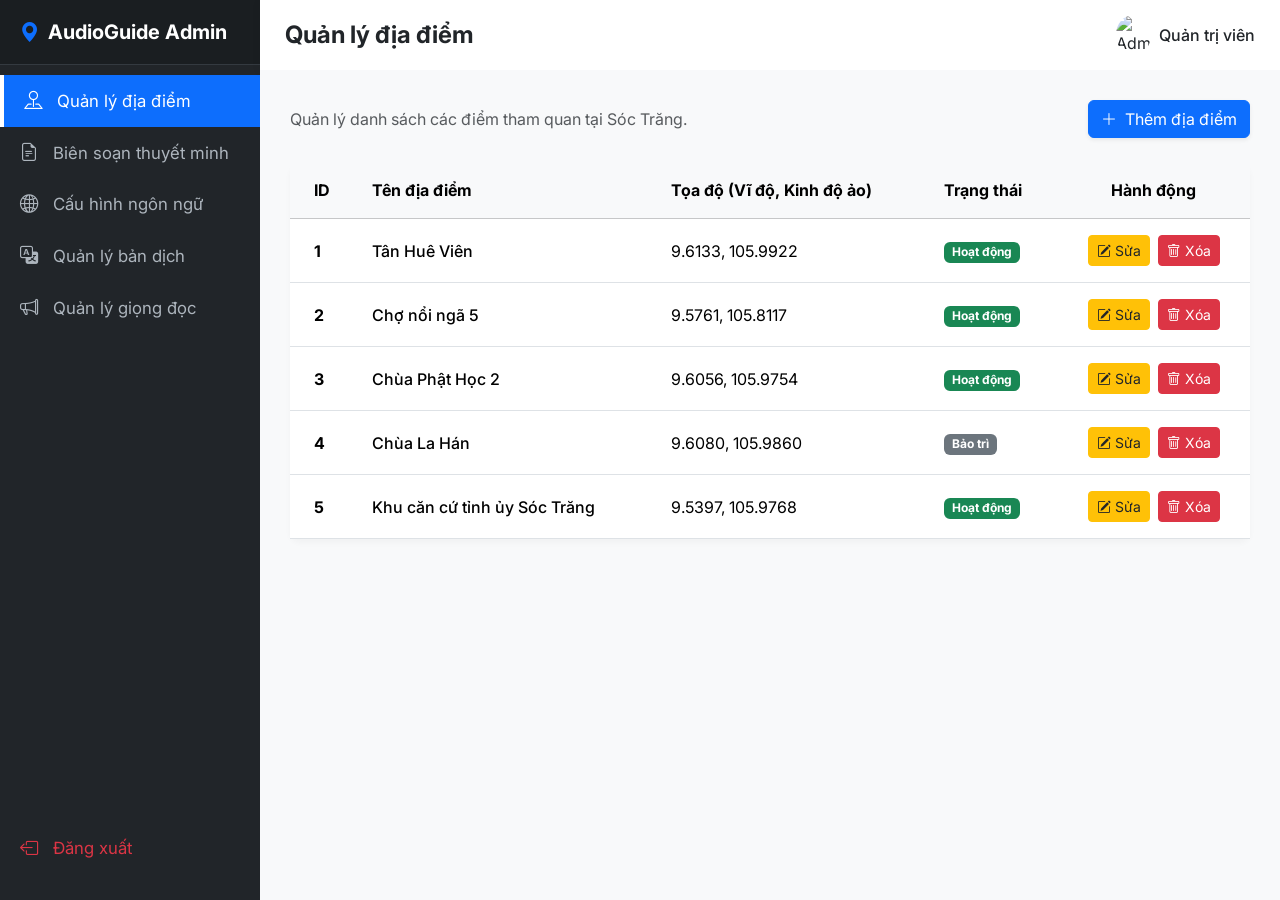
==== Admin/admin_dashboard.html @ a709feb1 "Add files via upload" ====
<!DOCTYPE html>
<html lang="vi">
<head>
    <meta charset="UTF-8">
    <meta name="viewport" content="width=device-width, initial-scale=1.0">
    <title>Hệ thống Hướng dẫn Du lịch - Admin</title>
    <!-- Bootstrap 5 CSS -->
    <link href="https://cdn.jsdelivr.net/npm/bootstrap@5.3.2/dist/css/bootstrap.min.css" rel="stylesheet">
    <!-- Bootstrap Icons -->
    <link href="https://cdn.jsdelivr.net/npm/bootstrap-icons@1.11.1/font/bootstrap-icons.css" rel="stylesheet">
    <!-- Google Fonts -->
    <link href="https://fonts.googleapis.com/css2?family=Inter:wght@300;400;500;600;700&display=swap" rel="stylesheet">
    
    <style>
        body {
            font-family: 'Inter', sans-serif;
            background-color: #f8f9fa;
            overflow-x: hidden;
        }
        
        /* Layout Configuration */
        .wrapper {
            display: flex;
            width: 100%;
            height: 100vh;
        }

        /* Sidebar Styling */
        #sidebar {
            min-width: 260px;
            max-width: 260px;
            background-color: #212529; /* Dark Sidebar */
            color: #fff;
            transition: all 0.3s;
            display: flex;
            flex-direction: column;
        }

        #sidebar .sidebar-header {
            padding: 20px;
            background: #1a1e21;
            border-bottom: 1px solid #343a40;
        }

        #sidebar ul.components {
            padding: 10px 0;
            flex-grow: 1;
        }

        #sidebar ul li a {
            padding: 12px 20px;
            font-size: 1.05em;
            display: block;
            color: #adb5bd;
            text-decoration: none;
            transition: 0.2s;
        }

        #sidebar ul li a:hover {
            color: #fff;
            background: rgba(255,255,255,0.05);
        }

        #sidebar ul li a.active {
            color: #fff;
            background: #0d6efd; /* Primary Color */
            border-left: 4px solid #fff;
        }
        
        #sidebar ul li a i {
            margin-right: 10px;
            font-size: 1.1em;
        }

        /* Main Content Styling */
        #content {
            width: 100%;
            padding: 0;
            min-height: 100vh;
            transition: all 0.3s;
            display: flex;
            flex-direction: column;
            background-color: #ffffff; /* Clean white background */
        }
        
        .top-navbar {
            background: #fff;
            padding: 15px 25px;
            box-shadow: 0 2px 10px rgba(0,0,0,0.05);
            display: flex;
            justify-content: space-between;
            align-items: center;
        }

        .main-container {
            padding: 30px;
            flex-grow: 1;
            overflow-y: auto;
            background-color: #f8f9fa; /* Slightly off-white for depth */
        }
        
        /* Table Styling */
        .card {
            border: none;
            border-radius: 10px;
            box-shadow: 0 4px 6px rgba(0,0,0,0.03);
        }
        
        .table > :not(caption) > * > * {
            padding: 1rem 1rem;
            vertical-align: middle;
        }

        /* Responsive */
        @media (max-width: 768px) {
            #sidebar {
                margin-left: -260px;
                position: fixed;
                height: 100vh;
                z-index: 999;
            }
            #sidebar.active {
                margin-left: 0;
            }
        }
    </style>
</head>
<body>

    <div class="wrapper">
        <!-- Sidebar Navigation -->
        <nav id="sidebar">
            <div class="sidebar-header">
                <h5 class="mb-0 fw-bold d-flex align-items-center">
                    <i class="bi bi-geo-alt-fill text-primary me-2"></i> AudioGuide Admin
                </h5>
            </div>

            <ul class="list-unstyled components flex-column h-100 d-flex">
                <li>
                    <a href="#" class="sidebar-link active" data-target="pois" data-title="Quản lý địa điểm">
                        <i class="bi bi-pin-map"></i> Quản lý địa điểm
                    </a>
                </li>
                <li>
                    <a href="#" class="sidebar-link" data-target="placeholder" data-title="Biên soạn thuyết minh">
                        <i class="bi bi-file-earmark-text"></i> Biên soạn thuyết minh
                    </a>
                </li>
                <li>
                    <a href="#" class="sidebar-link" data-target="placeholder" data-title="Cấu hình ngôn ngữ">
                        <i class="bi bi-globe2"></i> Cấu hình ngôn ngữ
                    </a>
                </li>
                <li>
                    <a href="#" class="sidebar-link" data-target="placeholder" data-title="Quản lý bản dịch">
                        <i class="bi bi-translate"></i> Quản lý bản dịch
                    </a>
                </li>
                <li>
                    <a href="#" class="sidebar-link" data-target="placeholder" data-title="Quản lý giọng đọc">
                        <i class="bi bi-megaphone"></i> Quản lý giọng đọc
                    </a>
                </li>
                <li class="mt-auto">
                    <a href="#" class="text-danger" onclick="confirmLogout()">
                        <i class="bi bi-box-arrow-left"></i> Đăng xuất
                    </a>
                </li>
            </ul>
        </nav>

        <!-- Main Content -->
        <div id="content">
            <!-- Top Navbar for Mobile Toggle & User Info -->
            <div class="top-navbar">
                <button type="button" id="sidebarCollapse" class="btn btn-outline-primary d-md-none">
                    <i class="bi bi-list"></i>
                </button>
                <h4 class="mb-0 fw-bold" id="page-title">Quản lý địa điểm</h4>
                <div class="user-profile d-flex align-items-center">
                    <img src="https://ui-avatars.com/api/?name=Admin&background=0d6efd&color=fff" alt="Admin" class="rounded-circle" width="35">
                    <span class="ms-2 fw-medium d-none d-sm-inline">Quản trị viên</span>
                </div>
            </div>

            <!-- Main Dynamic Content Container -->
            <div class="main-container">
                
                <!-- SECTION: Quản lý địa điểm (POIs) -->
                <div id="pois-section" class="content-section">
                    <div class="d-flex justify-content-between align-items-center mb-4">
                        <p class="text-muted mb-0">Quản lý danh sách các điểm tham quan tại Sóc Trăng.</p>
                        <button class="btn btn-primary shadow-sm" data-bs-toggle="modal" data-bs-target="#poiModal" onclick="prepareAddModal()">
                            <i class="bi bi-plus-lg me-1"></i> Thêm địa điểm
                        </button>
                    </div>

                    <div class="card">
                        <div class="card-body p-0">
                            <div class="table-responsive">
                                <table class="table table-hover mb-0">
                                    <thead class="table-light">
                                        <tr>
                                            <th scope="col" class="ps-4">ID</th>
                                            <th scope="col">Tên địa điểm</th>
                                            <th scope="col">Tọa độ (Vĩ độ, Kinh độ ảo)</th>
                                            <th scope="col">Trạng thái</th>
                                            <th scope="col" class="text-center">Hành động</th>
                                        </tr>
                                    </thead>
                                    <tbody>
                                        <tr>
                                            <th scope="row" class="ps-4">1</th>
                                            <td class="fw-medium">Tân Huê Viên</td>
                                            <td>9.6133, 105.9922</td>
                                            <td><span class="badge bg-success">Hoạt động</span></td>
                                            <td class="text-center">
                                                <button class="btn btn-sm btn-warning text-dark me-1" onclick="openEditModal(1, 'Tân Huê Viên', 9.6133, 105.9922, 'Hoạt động')" title="Sửa">
                                                    <i class="bi bi-pencil-square"></i> Sửa
                                                </button>
                                                <button class="btn btn-sm btn-danger" onclick="confirmDelete('Tân Huê Viên')" title="Xóa">
                                                    <i class="bi bi-trash"></i> Xóa
                                                </button>
                                            </td>
                                        </tr>
                                        <tr>
                                            <th scope="row" class="ps-4">2</th>
                                            <td class="fw-medium">Chợ nổi ngã 5</td>
                                            <td>9.5761, 105.8117</td>
                                            <td><span class="badge bg-success">Hoạt động</span></td>
                                            <td class="text-center">
                                                <button class="btn btn-sm btn-warning text-dark me-1" onclick="openEditModal(2, 'Chợ nổi ngã 5', 9.5761, 105.8117, 'Hoạt động')" title="Sửa">
                                                    <i class="bi bi-pencil-square"></i> Sửa
                                                </button>
                                                <button class="btn btn-sm btn-danger" onclick="confirmDelete('Chợ nổi ngã 5')" title="Xóa">
                                                    <i class="bi bi-trash"></i> Xóa
                                                </button>
                                            </td>
                                        </tr>
                                        <tr>
                                            <th scope="row" class="ps-4">3</th>
                                            <td class="fw-medium">Chùa Phật Học 2</td>
                                            <td>9.6056, 105.9754</td>
                                            <td><span class="badge bg-success">Hoạt động</span></td>
                                            <td class="text-center">
                                                <button class="btn btn-sm btn-warning text-dark me-1" onclick="openEditModal(3, 'Chùa Phật Học 2', 9.6056, 105.9754, 'Hoạt động')" title="Sửa">
                                                    <i class="bi bi-pencil-square"></i> Sửa
                                                </button>
                                                <button class="btn btn-sm btn-danger" onclick="confirmDelete('Chùa Phật Học 2')" title="Xóa">
                                                    <i class="bi bi-trash"></i> Xóa
                                                </button>
                                            </td>
                                        </tr>
                                        <tr>
                                            <th scope="row" class="ps-4">4</th>
                                            <td class="fw-medium">Chùa La Hán</td>
                                            <td>9.6080, 105.9860</td>
                                            <td><span class="badge bg-secondary">Bảo trì</span></td>
                                            <td class="text-center">
                                                <button class="btn btn-sm btn-warning text-dark me-1" onclick="openEditModal(4, 'Chùa La Hán', 9.6080, 105.9860, 'Bảo trì')" title="Sửa">
                                                    <i class="bi bi-pencil-square"></i> Sửa
                                                </button>
                                                <button class="btn btn-sm btn-danger" onclick="confirmDelete('Chùa La Hán')" title="Xóa">
                                                    <i class="bi bi-trash"></i> Xóa
                                                </button>
                                            </td>
                                        </tr>
                                        <tr>
                                            <th scope="row" class="ps-4">5</th>
                                            <td class="fw-medium">Khu căn cứ tỉnh ủy Sóc Trăng</td>
                                            <td>9.5397, 105.9768</td>
                                            <td><span class="badge bg-success">Hoạt động</span></td>
                                            <td class="text-center">
                                                <button class="btn btn-sm btn-warning text-dark me-1" onclick="openEditModal(5, 'Khu căn cứ tỉnh ủy Sóc Trăng', 9.5397, 105.9768, 'Hoạt động')" title="Sửa">
                                                    <i class="bi bi-pencil-square"></i> Sửa
                                                </button>
                                                <button class="btn btn-sm btn-danger" onclick="confirmDelete('Khu căn cứ tỉnh ủy Sóc Trăng')" title="Xóa">
                                                    <i class="bi bi-trash"></i> Xóa
                                                </button>
                                            </td>
                                        </tr>
                                    </tbody>
                                </table>
                            </div>
                        </div>
                    </div>
                </div>

                <!-- SECTION: Placeholder (For other menus) -->
                <div id="placeholder-section" class="content-section d-none h-100 d-flex flex-column align-items-center justify-content-center text-muted" style="min-height: 60vh;">
                    <i class="bi bi-tools" style="font-size: 4rem; opacity: 0.3;"></i>
                    <h4 class="mt-3 fw-light">Nội dung đang cập nhật...</h4>
                    <p>Chức năng này đang trong quá trình phát triển.</p>
                </div>

            </div>
        </div>
    </div>

    <!-- Bootstrap Modal for Add/Edit POI -->
    <div class="modal fade" id="poiModal" tabindex="-1" aria-labelledby="poiModalLabel" aria-hidden="true">
        <div class="modal-dialog modal-dialog-centered">
            <div class="modal-content border-0 shadow">
                <div class="modal-header bg-light">
                    <h5 class="modal-title fw-bold" id="poiModalLabel">Thêm địa điểm mới</h5>
                    <button type="button" class="btn-close" data-bs-dismiss="modal" aria-label="Close"></button>
                </div>
                <div class="modal-body">
                    <form id="poiForm">
                        <input type="hidden" id="poiId">
                        <div class="mb-3">
                            <label for="poiName" class="form-label fw-medium">Tên địa điểm <span class="text-danger">*</span></label>
                            <input type="text" class="form-control" id="poiName" placeholder="VD: Chùa Dơi..." required>
                        </div>
                        <div class="row">
                            <div class="col-md-6 mb-3">
                                <label for="poiLat" class="form-label fw-medium">Vĩ độ (Latitude)</label>
                                <input type="number" step="any" class="form-control" id="poiLat" placeholder="VD: 9.5960">
                            </div>
                            <div class="col-md-6 mb-3">
                                <label for="poiLng" class="form-label fw-medium">Kinh độ (Longitude)</label>
                                <input type="number" step="any" class="form-control" id="poiLng" placeholder="VD: 105.9754">
                            </div>
                        </div>
                        <div class="mb-3">
                            <label for="poiStatus" class="form-label fw-medium">Trạng thái</label>
                            <select class="form-select" id="poiStatus">
                                <option value="Hoạt động">Hoạt động</option>
                                <option value="Bảo trì">Đang bảo trì</option>
                            </select>
                        </div>
                    </form>
                </div>
                <div class="modal-footer">
                    <button type="button" class="btn btn-secondary" data-bs-dismiss="modal">Hủy bỏ</button>
                    <button type="button" class="btn btn-primary" onclick="savePOI()">Lưu thông tin</button>
                </div>
            </div>
        </div>
    </div>

    <!-- Bootstrap 5 JS Bundle (with Popper) -->
    <script src="https://cdn.jsdelivr.net/npm/bootstrap@5.3.2/dist/js/bootstrap.bundle.min.js"></script>
    
    <!-- Custom Interactions -->
    <script>
        // Sidebar Toggle for Mobile
        document.getElementById('sidebarCollapse').addEventListener('click', function () {
            document.getElementById('sidebar').classList.toggle('active');
        });

        // Navigation Logic
        const navLinks = document.querySelectorAll('.sidebar-link');
        const pageTitle = document.getElementById('page-title');
        const poisSection = document.getElementById('pois-section');
        const placeholderSection = document.getElementById('placeholder-section');

        navLinks.forEach(link => {
            link.addEventListener('click', function(e) {
                e.preventDefault();
                
                // Remove active class from all links
                navLinks.forEach(l => l.classList.remove('active'));
                
                // Add active class to clicked link
                this.classList.add('active');
                
                // Update Page Title
                const title = this.getAttribute('data-title');
                pageTitle.innerText = title;

                // Handle Content Switching
                const target = this.getAttribute('data-target');
                if(target === 'pois') {
                    poisSection.classList.remove('d-none');
                    placeholderSection.classList.add('d-none');
                } else {
                    poisSection.classList.add('d-none');
                    placeholderSection.classList.remove('d-none');
                }

                // Close sidebar on mobile after clicking
                if(window.innerWidth <= 768) {
                    document.getElementById('sidebar').classList.remove('active');
                }
            });
        });

        // Modal Logic
        const poiModal = new bootstrap.Modal(document.getElementById('poiModal'));

        function prepareAddModal() {
            document.getElementById('poiModalLabel').innerText = "Thêm địa điểm mới";
            document.getElementById('poiForm').reset();
            document.getElementById('poiId').value = "";
        }

        function openEditModal(id, name, lat, lng, status) {
            document.getElementById('poiModalLabel').innerText = "Cập nhật địa điểm";
            document.getElementById('poiId').value = id;
            document.getElementById('poiName').value = name;
            document.getElementById('poiLat').value = lat;
            document.getElementById('poiLng').value = lng;
            document.getElementById('poiStatus').value = status;
            poiModal.show();
        }

        function savePOI() {
            const form = document.getElementById('poiForm');
            if(!form.checkValidity()) {
                form.reportValidity();
                return;
            }
            
            // Theo yêu cầu của thành viên:
            alert("Giả lập: Đã lưu thành công!");
            poiModal.hide();
        }

        function confirmDelete(name) {
            if(confirm(`Bạn có chắc chắn muốn xóa địa điểm "${name}" không?`)) {
                // Theo yêu cầu của thành viên:
                alert("Giả lập: Đã xóa!");
            }
        }

        function confirmLogout() {
            if(confirm("Bạn có muốn đăng xuất khỏi hệ thống?")) {
                alert("Đã đăng xuất! Chuyển hướng...");
            }
        }
    </script>
</body>
</html>
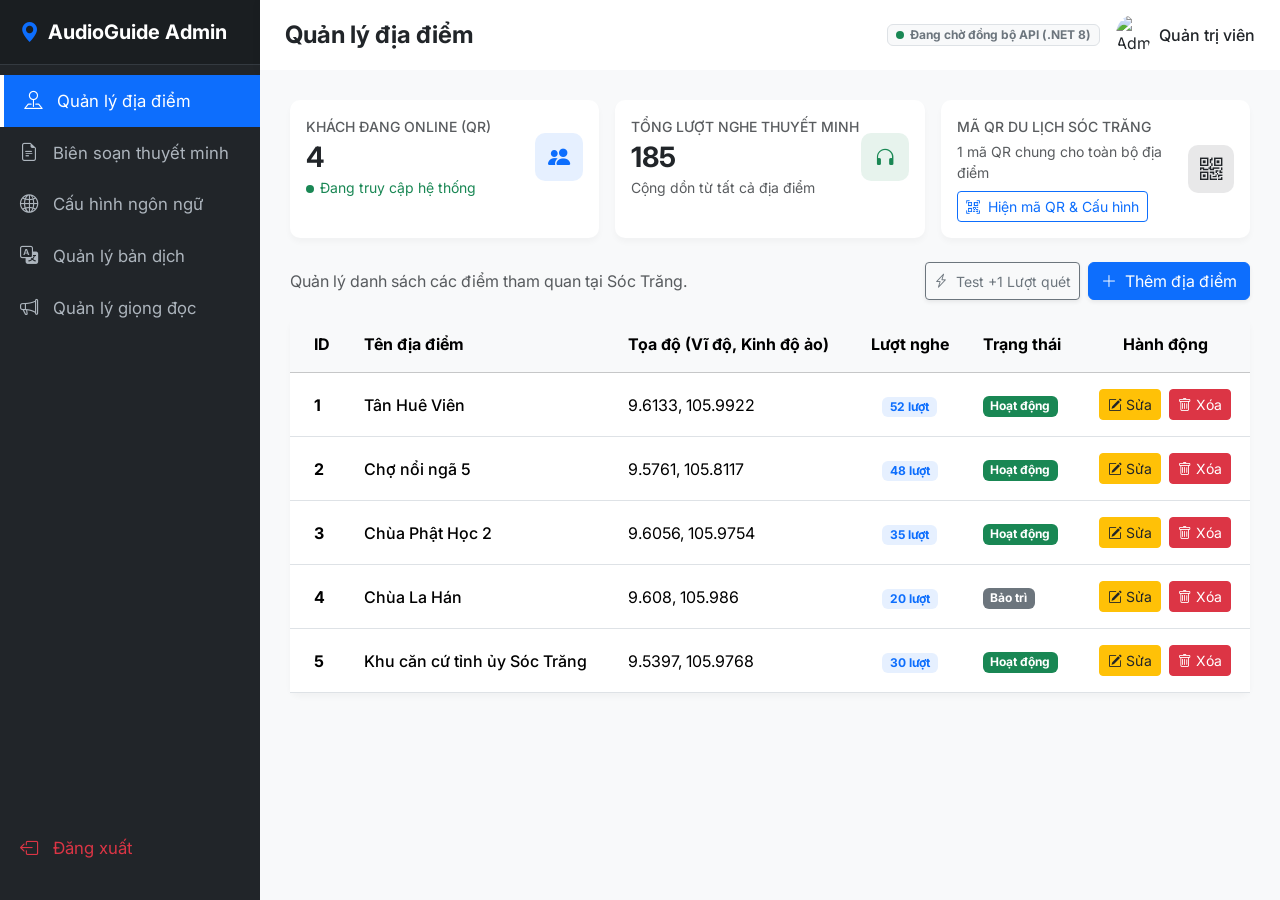
==== commit 51b12243: "Update admin_dashboard.html" ====
--- a/Admin/admin_dashboard.html
+++ b/Admin/admin_dashboard.html
@@ -80,7 +80,7 @@
             transition: all 0.3s;
             display: flex;
             flex-direction: column;
-            background-color: #ffffff; /* Clean white background */
+            background-color: #ffffff;
         }
         
         .top-navbar {
@@ -96,19 +96,45 @@
             padding: 30px;
             flex-grow: 1;
             overflow-y: auto;
-            background-color: #f8f9fa; /* Slightly off-white for depth */
+            background-color: #f8f9fa;
         }
         
-        /* Table Styling */
+        /* Card & Table Styling */
         .card {
             border: none;
             border-radius: 10px;
             box-shadow: 0 4px 6px rgba(0,0,0,0.03);
         }
+
+        .stat-icon {
+            width: 48px;
+            height: 48px;
+            border-radius: 10px;
+            display: flex;
+            align-items: center;
+            justify-content: center;
+            font-size: 1.4rem;
+        }
         
         .table > :not(caption) > * > * {
             padding: 1rem 1rem;
             vertical-align: middle;
+        }
+
+        .live-dot {
+            display: inline-block;
+            width: 8px;
+            height: 8px;
+            background-color: #198754;
+            border-radius: 50%;
+            margin-right: 6px;
+            animation: pulse 1.5s infinite;
+        }
+
+        @keyframes pulse {
+            0% { transform: scale(0.95); box-shadow: 0 0 0 0 rgba(25, 135, 84, 0.7); }
+            70% { transform: scale(1); box-shadow: 0 0 0 6px rgba(25, 135, 84, 0); }
+            100% { transform: scale(0.95); box-shadow: 0 0 0 0 rgba(25, 135, 84, 0); }
         }
 
         /* Responsive */
@@ -172,13 +198,18 @@
 
         <!-- Main Content -->
         <div id="content">
-            <!-- Top Navbar for Mobile Toggle & User Info -->
+            <!-- Top Navbar -->
             <div class="top-navbar">
-                <button type="button" id="sidebarCollapse" class="btn btn-outline-primary d-md-none">
-                    <i class="bi bi-list"></i>
-                </button>
-                <h4 class="mb-0 fw-bold" id="page-title">Quản lý địa điểm</h4>
+                <div class="d-flex align-items-center">
+                    <button type="button" id="sidebarCollapse" class="btn btn-outline-primary d-md-none me-3">
+                        <i class="bi bi-list"></i>
+                    </button>
+                    <h4 class="mb-0 fw-bold" id="page-title">Quản lý địa điểm</h4>
+                </div>
                 <div class="user-profile d-flex align-items-center">
+                    <span class="badge bg-light text-secondary border me-3 d-none d-md-inline" id="api-status-badge">
+                        <span class="live-dot"></span>Đang chờ đồng bộ API (.NET 8)
+                    </span>
                     <img src="https://ui-avatars.com/api/?name=Admin&background=0d6efd&color=fff" alt="Admin" class="rounded-circle" width="35">
                     <span class="ms-2 fw-medium d-none d-sm-inline">Quản trị viên</span>
                 </div>
@@ -189,13 +220,71 @@
                 
                 <!-- SECTION: Quản lý địa điểm (POIs) -->
                 <div id="pois-section" class="content-section">
-                    <div class="d-flex justify-content-between align-items-center mb-4">
+                    
+                    <!-- Hàng Thống Kê Real-time & Mã QR Chung -->
+                    <div class="row g-3 mb-4">
+                        <div class="col-md-4">
+                            <div class="card h-100 p-3">
+                                <div class="d-flex align-items-center justify-content-between">
+                                    <div>
+                                        <p class="text-muted small fw-medium mb-1">KHÁCH ĐANG ONLINE (QR)</p>
+                                        <h3 class="fw-bold mb-0 text-dark" id="active-users-count">4</h3>
+                                        <small class="text-success"><span class="live-dot"></span>Đang truy cập hệ thống</small>
+                                    </div>
+                                    <div class="stat-icon bg-primary bg-opacity-10 text-primary">
+                                        <i class="bi bi-people-fill"></i>
+                                    </div>
+                                </div>
+                            </div>
+                        </div>
+
+                        <div class="col-md-4">
+                            <div class="card h-100 p-3">
+                                <div class="d-flex align-items-center justify-content-between">
+                                    <div>
+                                        <p class="text-muted small fw-medium mb-1">TỔNG LƯỢT NGHE THUYẾT MINH</p>
+                                        <h3 class="fw-bold mb-0 text-dark" id="total-plays-count">185</h3>
+                                        <small class="text-muted">Cộng dồn từ tất cả địa điểm</small>
+                                    </div>
+                                    <div class="stat-icon bg-success bg-opacity-10 text-success">
+                                        <i class="bi bi-headphones"></i>
+                                    </div>
+                                </div>
+                            </div>
+                        </div>
+
+                        <div class="col-md-4">
+                            <div class="card h-100 p-3">
+                                <div class="d-flex align-items-center justify-content-between h-100">
+                                    <div>
+                                        <p class="text-muted small fw-medium mb-1">MÃ QR DU LỊCH SÓC TRĂNG</p>
+                                        <p class="small text-muted mb-2">1 mã QR chung cho toàn bộ địa điểm</p>
+                                        <button class="btn btn-sm btn-outline-primary" data-bs-toggle="modal" data-bs-target="#qrModal">
+                                            <i class="bi bi-qr-code-scan me-1"></i> Hiện mã QR & Cấu hình
+                                        </button>
+                                    </div>
+                                    <div class="stat-icon bg-dark bg-opacity-10 text-dark" style="cursor: pointer;" data-bs-toggle="modal" data-bs-target="#qrModal">
+                                        <i class="bi bi-qr-code"></i>
+                                    </div>
+                                </div>
+                            </div>
+                        </div>
+                    </div>
+
+                    <!-- Tiêu đề bảng & Nút Thêm -->
+                    <div class="d-flex justify-content-between align-items-center mb-3">
                         <p class="text-muted mb-0">Quản lý danh sách các điểm tham quan tại Sóc Trăng.</p>
-                        <button class="btn btn-primary shadow-sm" data-bs-toggle="modal" data-bs-target="#poiModal" onclick="prepareAddModal()">
-                            <i class="bi bi-plus-lg me-1"></i> Thêm địa điểm
-                        </button>
+                        <div class="d-flex gap-2">
+                            <button class="btn btn-outline-secondary btn-sm shadow-sm" onclick="simulateScanAndListen()" title="Dùng để test nhảy số trực tiếp">
+                                <i class="bi bi-lightning-charge me-1"></i> Test +1 Lượt quét
+                            </button>
+                            <button class="btn btn-primary shadow-sm" data-bs-toggle="modal" data-bs-target="#poiModal" onclick="prepareAddModal()">
+                                <i class="bi bi-plus-lg me-1"></i> Thêm địa điểm
+                            </button>
+                        </div>
                     </div>
 
+                    <!-- Bảng Danh Sách Địa Điểm -->
                     <div class="card">
                         <div class="card-body p-0">
                             <div class="table-responsive">
@@ -205,81 +294,13 @@
                                             <th scope="col" class="ps-4">ID</th>
                                             <th scope="col">Tên địa điểm</th>
                                             <th scope="col">Tọa độ (Vĩ độ, Kinh độ ảo)</th>
+                                            <th scope="col" class="text-center">Lượt nghe</th>
                                             <th scope="col">Trạng thái</th>
                                             <th scope="col" class="text-center">Hành động</th>
                                         </tr>
                                     </thead>
-                                    <tbody>
-                                        <tr>
-                                            <th scope="row" class="ps-4">1</th>
-                                            <td class="fw-medium">Tân Huê Viên</td>
-                                            <td>9.6133, 105.9922</td>
-                                            <td><span class="badge bg-success">Hoạt động</span></td>
-                                            <td class="text-center">
-                                                <button class="btn btn-sm btn-warning text-dark me-1" onclick="openEditModal(1, 'Tân Huê Viên', 9.6133, 105.9922, 'Hoạt động')" title="Sửa">
-                                                    <i class="bi bi-pencil-square"></i> Sửa
-                                                </button>
-                                                <button class="btn btn-sm btn-danger" onclick="confirmDelete('Tân Huê Viên')" title="Xóa">
-                                                    <i class="bi bi-trash"></i> Xóa
-                                                </button>
-                                            </td>
-                                        </tr>
-                                        <tr>
-                                            <th scope="row" class="ps-4">2</th>
-                                            <td class="fw-medium">Chợ nổi ngã 5</td>
-                                            <td>9.5761, 105.8117</td>
-                                            <td><span class="badge bg-success">Hoạt động</span></td>
-                                            <td class="text-center">
-                                                <button class="btn btn-sm btn-warning text-dark me-1" onclick="openEditModal(2, 'Chợ nổi ngã 5', 9.5761, 105.8117, 'Hoạt động')" title="Sửa">
-                                                    <i class="bi bi-pencil-square"></i> Sửa
-                                                </button>
-                                                <button class="btn btn-sm btn-danger" onclick="confirmDelete('Chợ nổi ngã 5')" title="Xóa">
-                                                    <i class="bi bi-trash"></i> Xóa
-                                                </button>
-                                            </td>
-                                        </tr>
-                                        <tr>
-                                            <th scope="row" class="ps-4">3</th>
-                                            <td class="fw-medium">Chùa Phật Học 2</td>
-                                            <td>9.6056, 105.9754</td>
-                                            <td><span class="badge bg-success">Hoạt động</span></td>
-                                            <td class="text-center">
-                                                <button class="btn btn-sm btn-warning text-dark me-1" onclick="openEditModal(3, 'Chùa Phật Học 2', 9.6056, 105.9754, 'Hoạt động')" title="Sửa">
-                                                    <i class="bi bi-pencil-square"></i> Sửa
-                                                </button>
-                                                <button class="btn btn-sm btn-danger" onclick="confirmDelete('Chùa Phật Học 2')" title="Xóa">
-                                                    <i class="bi bi-trash"></i> Xóa
-                                                </button>
-                                            </td>
-                                        </tr>
-                                        <tr>
-                                            <th scope="row" class="ps-4">4</th>
-                                            <td class="fw-medium">Chùa La Hán</td>
-                                            <td>9.6080, 105.9860</td>
-                                            <td><span class="badge bg-secondary">Bảo trì</span></td>
-                                            <td class="text-center">
-                                                <button class="btn btn-sm btn-warning text-dark me-1" onclick="openEditModal(4, 'Chùa La Hán', 9.6080, 105.9860, 'Bảo trì')" title="Sửa">
-                                                    <i class="bi bi-pencil-square"></i> Sửa
-                                                </button>
-                                                <button class="btn btn-sm btn-danger" onclick="confirmDelete('Chùa La Hán')" title="Xóa">
-                                                    <i class="bi bi-trash"></i> Xóa
-                                                </button>
-                                            </td>
-                                        </tr>
-                                        <tr>
-                                            <th scope="row" class="ps-4">5</th>
-                                            <td class="fw-medium">Khu căn cứ tỉnh ủy Sóc Trăng</td>
-                                            <td>9.5397, 105.9768</td>
-                                            <td><span class="badge bg-success">Hoạt động</span></td>
-                                            <td class="text-center">
-                                                <button class="btn btn-sm btn-warning text-dark me-1" onclick="openEditModal(5, 'Khu căn cứ tỉnh ủy Sóc Trăng', 9.5397, 105.9768, 'Hoạt động')" title="Sửa">
-                                                    <i class="bi bi-pencil-square"></i> Sửa
-                                                </button>
-                                                <button class="btn btn-sm btn-danger" onclick="confirmDelete('Khu căn cứ tỉnh ủy Sóc Trăng')" title="Xóa">
-                                                    <i class="bi bi-trash"></i> Xóa
-                                                </button>
-                                            </td>
-                                        </tr>
+                                    <tbody id="poi-table-body">
+                                        <!-- Dữ liệu được đổ tự động từ hàm renderPOITable() hoặc API .NET 8 -->
                                     </tbody>
                                 </table>
                             </div>
@@ -298,7 +319,7 @@
         </div>
     </div>
 
-    <!-- Bootstrap Modal for Add/Edit POI -->
+    <!-- Modal Thêm / Cập nhật Địa điểm -->
     <div class="modal fade" id="poiModal" tabindex="-1" aria-labelledby="poiModalLabel" aria-hidden="true">
         <div class="modal-dialog modal-dialog-centered">
             <div class="modal-content border-0 shadow">
@@ -340,11 +361,126 @@
         </div>
     </div>
 
-    <!-- Bootstrap 5 JS Bundle (with Popper) -->
+    <!-- Modal Hiển thị Mã QR Chung & Cấu hình Link Ngrok -->
+    <div class="modal fade" id="qrModal" tabindex="-1" aria-hidden="true">
+        <div class="modal-dialog modal-dialog-centered">
+            <div class="modal-content border-0 shadow text-center">
+                <div class="modal-header bg-light">
+                    <h5 class="modal-title fw-bold"><i class="bi bi-qr-code me-2 text-primary"></i>Mã QR Cổng Du Lịch Sóc Trăng</h5>
+                    <button type="button" class="btn-close" data-bs-dismiss="modal"></button>
+                </div>
+                <div class="modal-body p-4">
+                    <p class="text-muted small mb-3">Quét mã QR này bằng điện thoại để truy cập trang Khách tham quan (Định vị GPS & Nghe thuyết minh)</p>
+                    <div class="d-inline-block p-3 border rounded-3 bg-white shadow-sm mb-3">
+                        <img id="qrImage" src="https://api.qrserver.com/v1/create-qr-code/?size=240x240&data=https://localhost:7001" alt="QR Code" class="img-fluid" width="220">
+                    </div>
+                    <div class="text-start mt-2">
+                        <label class="form-label small fw-medium text-secondary">Đường dẫn trang Khách tham quan (Dán link Ngrok vào đây):</label>
+                        <div class="input-group">
+                            <input type="text" id="qrUrlInput" class="form-control" value="https://localhost:7001" placeholder="https://xxxx.ngrok-free.app">
+                            <button class="btn btn-primary" type="button" onclick="updateQRCode()">Cập nhật QR</button>
+                        </div>
+                    </div>
+                </div>
+            </div>
+        </div>
+    </div>
+
+    <!-- Bootstrap 5 JS Bundle -->
     <script src="https://cdn.jsdelivr.net/npm/bootstrap@5.3.2/dist/js/bootstrap.bundle.min.js"></script>
     
-    <!-- Custom Interactions -->
+    <!-- Custom Interactions & 3-Tier API Logic -->
     <script>
+        // =========================================================================
+        // CẤU HÌNH KẾT NỐI 3 LỚP (.NET 8 API) & BIẾN CHỐNG BÀI TEST CỦA GIẢNG VIÊN
+        // =========================================================================
+        const API_BASE_URL = "https://localhost:7001/api"; // Đổi port theo máy bạn code .NET 8
+
+        // Nếu thầy yêu cầu "nhân 2 số lượng người dùng/lượt quét", chỉ cần sửa số 1 thành số 2:
+        const HE_SO_NHAN = 1; 
+
+        // Dữ liệu 5 địa điểm Sóc Trăng chuẩn theo file của nhóm
+        let poisData = [
+            { id: 1, name: 'Tân Huê Viên', lat: 9.6133, lng: 105.9922, plays: 52, status: 'Hoạt động' },
+            { id: 2, name: 'Chợ nổi ngã 5', lat: 9.5761, lng: 105.8117, plays: 48, status: 'Hoạt động' },
+            { id: 3, name: 'Chùa Phật Học 2', lat: 9.6056, lng: 105.9754, plays: 35, status: 'Hoạt động' },
+            { id: 4, name: 'Chùa La Hán', lat: 9.6080, lng: 105.9860, plays: 20, status: 'Bảo trì' },
+            { id: 5, name: 'Khu căn cứ tỉnh ủy Sóc Trăng', lat: 9.5397, lng: 105.9768, plays: 30, status: 'Hoạt động' }
+        ];
+
+        let activeUsers = 4;
+
+        // 1. Hàm hiển thị bảng địa điểm và cập nhật các con số thống kê
+        function renderPOITable() {
+            const tbody = document.getElementById('poi-table-body');
+            let html = '';
+            let totalPlays = 0;
+
+            poisData.forEach(poi => {
+                totalPlays += poi.plays;
+                const badgeClass = poi.status === 'Hoạt động' ? 'bg-success' : 'bg-secondary';
+                const safeName = poi.name.replace(/'/g, "\\'");
+
+                html += `
+                    <tr>
+                        <th scope="row" class="ps-4">${poi.id}</th>
+                        <td class="fw-medium">${poi.name}</td>
+                        <td>${poi.lat}, ${poi.lng}</td>
+                        <td class="text-center">
+                            <span class="badge bg-primary bg-opacity-10 text-primary px-2 py-1">${poi.plays * HE_SO_NHAN} lượt</span>
+                        </td>
+                        <td><span class="badge ${badgeClass}">${poi.status}</span></td>
+                        <td class="text-center">
+                            <button class="btn btn-sm btn-warning text-dark me-1" onclick="openEditModal(${poi.id}, '${safeName}', ${poi.lat}, ${poi.lng}, '${poi.status}')" title="Sửa">
+                                <i class="bi bi-pencil-square"></i> Sửa
+                            </button>
+                            <button class="btn btn-sm btn-danger" onclick="confirmDelete(${poi.id}, '${safeName}')" title="Xóa">
+                                <i class="bi bi-trash"></i> Xóa
+                            </button>
+                        </td>
+                    </tr>
+                `;
+            });
+
+            tbody.innerHTML = html;
+            document.getElementById('active-users-count').innerText = activeUsers * HE_SO_NHAN;
+            document.getElementById('total-plays-count').innerText = totalPlays * HE_SO_NHAN;
+        }
+
+        // 2. Hàm gọi API từ Backend .NET 8 (Lớp Presentation gọi Lớp Business Logic)
+        async function fetchStatsFromBackend() {
+            try {
+                const response = await fetch(`${API_BASE_URL}/pois/stats`);
+                if (response.ok) {
+                    const data = await response.json();
+                    if (data.pois) poisData = data.pois;
+                    if (data.activeUsers !== undefined) activeUsers = data.activeUsers;
+
+                    document.getElementById('api-status-badge').innerHTML = '<span class="live-dot"></span>Đã kết nối Backend (.NET 8)';
+                    renderPOITable();
+                }
+            } catch (error) {
+                // Khi chưa bật Backend .NET 8 thì dùng dữ liệu mặc định, không văng lỗi
+            }
+        }
+
+        // 3. Hàm cập nhật mã QR theo link Ngrok
+        function updateQRCode() {
+            const url = document.getElementById('qrUrlInput').value.trim();
+            if (!url) return alert("Vui lòng nhập đường dẫn hợp lệ!");
+            document.getElementById('qrImage').src = `https://api.qrserver.com/v1/create-qr-code/?size=240x240&data=${encodeURIComponent(url)}`;
+            alert("Đã tạo mã QR mới cho đường dẫn: " + url);
+        }
+
+        // 4. Hàm test nhanh tăng số người online & lượt nghe
+        function simulateScanAndListen() {
+            activeUsers++;
+            if (poisData.length > 0) {
+                poisData[0].plays++;
+            }
+            renderPOITable();
+        }
+
         // Sidebar Toggle for Mobile
         document.getElementById('sidebarCollapse').addEventListener('click', function () {
             document.getElementById('sidebar').classList.toggle('active');
@@ -359,18 +495,12 @@
         navLinks.forEach(link => {
             link.addEventListener('click', function(e) {
                 e.preventDefault();
-                
-                // Remove active class from all links
                 navLinks.forEach(l => l.classList.remove('active'));
-                
-                // Add active class to clicked link
                 this.classList.add('active');
                 
-                // Update Page Title
                 const title = this.getAttribute('data-title');
                 pageTitle.innerText = title;
 
-                // Handle Content Switching
                 const target = this.getAttribute('data-target');
                 if(target === 'pois') {
                     poisSection.classList.remove('d-none');
@@ -380,14 +510,13 @@
                     placeholderSection.classList.remove('d-none');
                 }
 
-                // Close sidebar on mobile after clicking
                 if(window.innerWidth <= 768) {
                     document.getElementById('sidebar').classList.remove('active');
                 }
             });
         });
 
-        // Modal Logic
+        // Modal Logic (Thêm / Sửa / Xóa)
         const poiModal = new bootstrap.Modal(document.getElementById('poiModal'));
 
         function prepareAddModal() {
@@ -413,14 +542,34 @@
                 return;
             }
             
-            // Theo yêu cầu của thành viên:
+            const id = document.getElementById('poiId').value;
+            const name = document.getElementById('poiName').value.trim();
+            const lat = parseFloat(document.getElementById('poiLat').value) || 9.6000;
+            const lng = parseFloat(document.getElementById('poiLng').value) || 105.9800;
+            const status = document.getElementById('poiStatus').value;
+
+            if (id) {
+                const index = poisData.findIndex(p => p.id == id);
+                if (index !== -1) {
+                    poisData[index].name = name;
+                    poisData[index].lat = lat;
+                    poisData[index].lng = lng;
+                    poisData[index].status = status;
+                }
+            } else {
+                const newId = poisData.length > 0 ? Math.max(...poisData.map(p => p.id)) + 1 : 1;
+                poisData.push({ id: newId, name: name, lat: lat, lng: lng, plays: 0, status: status });
+            }
+
+            renderPOITable();
             alert("Giả lập: Đã lưu thành công!");
             poiModal.hide();
         }
 
-        function confirmDelete(name) {
+        function confirmDelete(id, name) {
             if(confirm(`Bạn có chắc chắn muốn xóa địa điểm "${name}" không?`)) {
-                // Theo yêu cầu của thành viên:
+                poisData = poisData.filter(p => p.id !== id);
+                renderPOITable();
                 alert("Giả lập: Đã xóa!");
             }
         }
@@ -430,6 +579,10 @@
                 alert("Đã đăng xuất! Chuyển hướng...");
             }
         }
+
+        // Khởi chạy lần đầu và gọi API định kỳ mỗi 2 giây
+        renderPOITable();
+        setInterval(fetchStatsFromBackend, 2000);
     </script>
 </body>
-</html>+</html>
